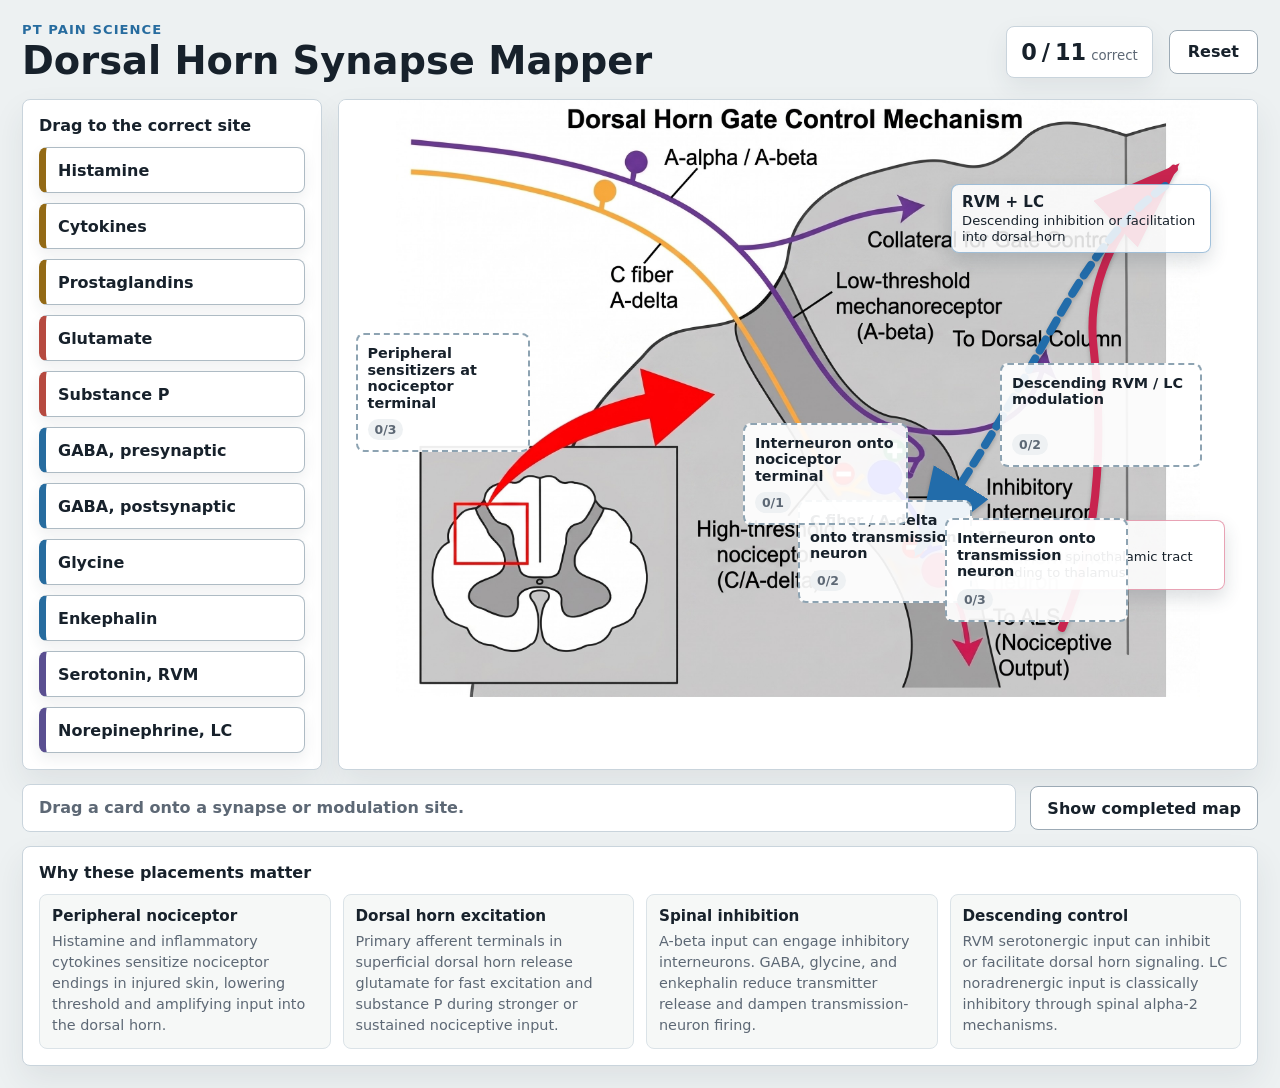
==== dorsal-horn-gate-control-game.html @ c1b63301 "Add files via upload" ====
<!doctype html>
<html lang="en">
  <head>
    <meta charset="UTF-8" />
    <meta name="viewport" content="width=device-width, initial-scale=1.0" />
    <title>Dorsal Horn Pain Modulation Drag Game</title>
    <style>
:root {
  color-scheme: light;
  --ink: #17212b;
  --muted: #5d6875;
  --surface: #f6f8f7;
  --panel: #ffffff;
  --line: #c9d4dc;
  --blue: #276c9f;
  --blue-soft: #d9edf8;
  --red: #b64a40;
  --red-soft: #f7d9d4;
  --green: #2f7752;
  --green-soft: #dff0e8;
  --gold: #936a16;
  --gold-soft: #f5e8c6;
  --violet: #5a4f91;
  --violet-soft: #e5e1f4;
  font-family: Inter, ui-sans-serif, system-ui, -apple-system, BlinkMacSystemFont, "Segoe UI", sans-serif;
}

* {
  box-sizing: border-box;
}

body {
  margin: 0;
  background: #edf1f2;
  color: var(--ink);
}

button {
  font: inherit;
}

.app-shell {
  min-height: 100vh;
  padding: 22px;
}

.topbar,
.feedback-row,
.workspace,
.explain-panel {
  max-width: 1420px;
  margin: 0 auto;
}

.topbar {
  display: grid;
  grid-template-columns: 1fr auto auto;
  align-items: center;
  gap: 16px;
  padding-bottom: 18px;
}

.kicker {
  margin: 0 0 4px;
  color: var(--blue);
  font-size: 0.82rem;
  font-weight: 750;
  letter-spacing: 0.08em;
  text-transform: uppercase;
}

h1,
h2,
h3,
p {
  margin-top: 0;
}

h1 {
  margin-bottom: 0;
  font-size: clamp(1.7rem, 3vw, 2.7rem);
  line-height: 1.05;
}

.score-card {
  display: grid;
  grid-auto-flow: column;
  align-items: baseline;
  gap: 5px;
  min-width: 138px;
  padding: 12px 14px;
  border: 1px solid var(--line);
  border-radius: 8px;
  background: var(--panel);
  box-shadow: 0 10px 24px rgba(40, 55, 70, 0.08);
}

.score-card span {
  font-size: 1.4rem;
  font-weight: 800;
}

.score-card small {
  color: var(--muted);
}

.reset-btn,
.review-btn {
  min-height: 44px;
  border: 1px solid #9caab5;
  border-radius: 8px;
  background: #fff;
  color: var(--ink);
  font-weight: 750;
  cursor: pointer;
}

.reset-btn {
  padding: 0 18px;
}

.review-btn {
  padding: 0 16px;
}

.reset-btn:hover,
.review-btn:hover {
  background: #eef5f8;
}

.workspace {
  display: grid;
  grid-template-columns: minmax(240px, 300px) 1fr;
  gap: 16px;
  align-items: stretch;
}

.tray,
.diagram-panel,
.explain-panel {
  border: 1px solid var(--line);
  border-radius: 8px;
  background: var(--panel);
  box-shadow: 0 14px 32px rgba(40, 55, 70, 0.08);
}

.tray {
  padding: 16px;
}

.tray h2,
.explain-panel h2 {
  margin-bottom: 12px;
  font-size: 1rem;
}

.token-tray {
  display: grid;
  gap: 10px;
}

.token {
  min-height: 46px;
  padding: 10px 12px;
  border: 1px solid #aebbc4;
  border-left: 7px solid var(--blue);
  border-radius: 8px;
  background: #fff;
  color: var(--ink);
  cursor: grab;
  font-weight: 750;
  text-align: left;
  box-shadow: 0 6px 14px rgba(40, 55, 70, 0.08);
  transition: transform 0.16s ease, box-shadow 0.16s ease, opacity 0.16s ease;
}

.token:active {
  cursor: grabbing;
}

.token:hover,
.token:focus-visible {
  transform: translateY(-1px);
  box-shadow: 0 10px 20px rgba(40, 55, 70, 0.12);
  outline: 3px solid rgba(39, 108, 159, 0.18);
}

.token[data-kind="peripheral"] {
  border-left-color: var(--gold);
}

.token[data-kind="excitatory"] {
  border-left-color: var(--red);
}

.token[data-kind="inhibitory"] {
  border-left-color: var(--blue);
}

.token[data-kind="descending"] {
  border-left-color: var(--violet);
}

.token.placed {
  opacity: 0.45;
  cursor: default;
}

.diagram-panel {
  min-width: 0;
  overflow: auto;
}

.diagram-map {
  position: relative;
  width: min(100%, 1260px);
  min-width: 880px;
  margin: 0 auto;
  aspect-ratio: 1600 / 1040;
  background: #fff;
}

.gate-image,
.path-overlay {
  position: absolute;
  inset: 0;
  width: 100%;
  height: 100%;
}

.gate-image {
  object-fit: contain;
}

.path-overlay {
  pointer-events: none;
}

.overlay-arrow {
  fill: none;
  stroke-linecap: round;
  stroke-linejoin: round;
  stroke-width: 14;
  filter: drop-shadow(0 4px 4px rgba(0, 0, 0, 0.22));
}

.als-arrow {
  stroke: #c8244f;
}

#alsArrow path {
  fill: #c8244f;
}

.desc-arrow {
  stroke: #226caa;
  stroke-dasharray: 22 16;
}

#descArrow path {
  fill: #226caa;
}

.overlay-label {
  position: absolute;
  z-index: 2;
  display: grid;
  gap: 2px;
  max-width: 260px;
  padding: 8px 10px;
  border: 1px solid rgba(23, 33, 43, 0.22);
  border-radius: 8px;
  background: rgba(255, 255, 255, 0.86);
  box-shadow: 0 8px 18px rgba(40, 55, 70, 0.16);
  font-size: 0.82rem;
  line-height: 1.2;
}

.overlay-label strong {
  font-size: 0.94rem;
}

.als-label {
  right: 3.5%;
  bottom: 18%;
  border-color: rgba(200, 36, 79, 0.42);
}

.descending-label {
  right: 5%;
  top: 14%;
  border-color: rgba(34, 108, 170, 0.42);
}

.drop-zone {
  position: absolute;
  z-index: 3;
  width: 100%;
  display: grid;
  grid-template-rows: auto 1fr;
  align-content: start;
  gap: 8px;
  padding: 10px;
  border: 2px dashed #8da3b2;
  border-radius: 8px;
  background: rgba(255, 255, 255, 0.92);
  color: var(--ink);
  font-size: 0.9rem;
}

.skin-zone {
  left: 1.8%;
  top: 39%;
  width: 19%;
  min-height: 92px;
}

.primary-zone {
  left: 50%;
  top: 67%;
  width: 19%;
  min-height: 96px;
}

.presynaptic-zone {
  left: 44%;
  top: 54%;
  width: 18%;
  min-height: 92px;
}

.postsynaptic-zone {
  left: 66%;
  top: 70%;
  width: 20%;
  min-height: 104px;
}

.descending-zone {
  left: 72%;
  top: 44%;
  width: 22%;
  min-height: 104px;
}

.drop-zone strong {
  line-height: 1.15;
}

.drop-zone.over {
  border-color: var(--green);
  background: var(--green-soft);
}

.drop-zone.correct {
  border-style: solid;
  border-color: var(--green);
}

.drop-zone.incorrect {
  border-color: var(--red);
  background: var(--red-soft);
}

.slot-count {
  align-self: end;
  justify-self: start;
  padding: 3px 7px;
  border-radius: 999px;
  background: #eef1f3;
  color: var(--muted);
  font-size: 0.78rem;
  font-weight: 800;
}

.placed-chip {
  display: inline-flex;
  align-items: center;
  width: fit-content;
  max-width: 100%;
  margin: 2px 4px 0 0;
  padding: 5px 8px;
  border-radius: 999px;
  background: var(--green-soft);
  color: #1f5f43;
  font-size: 0.78rem;
  font-weight: 800;
}

.feedback-row {
  display: grid;
  grid-template-columns: 1fr auto;
  gap: 14px;
  align-items: center;
  margin-top: 14px;
}

.feedback {
  min-height: 48px;
  padding: 13px 16px;
  border: 1px solid var(--line);
  border-radius: 8px;
  background: #fff;
  color: var(--muted);
  font-weight: 650;
}

.feedback.good {
  border-color: #8cc3a6;
  background: var(--green-soft);
  color: #205d40;
}

.feedback.bad {
  border-color: #d5968d;
  background: var(--red-soft);
  color: #8d382f;
}

.explain-panel {
  margin-top: 14px;
  padding: 16px;
}

.note-grid {
  display: grid;
  grid-template-columns: repeat(4, 1fr);
  gap: 12px;
}

.note-grid article {
  padding: 12px;
  border: 1px solid #dbe3e8;
  border-radius: 8px;
  background: var(--surface);
}

.note-grid h3 {
  margin-bottom: 6px;
  font-size: 0.95rem;
}

.note-grid p {
  margin-bottom: 0;
  color: var(--muted);
  font-size: 0.9rem;
  line-height: 1.45;
}

@media (max-width: 940px) {
  .app-shell {
    padding: 14px;
  }

  .topbar,
  .workspace,
  .feedback-row,
  .note-grid {
    grid-template-columns: 1fr;
  }

  .score-card {
    width: fit-content;
  }

  .tray {
    order: 2;
  }
}

    </style>
  </head>
  <body>
    <main class="app-shell">
      <section class="topbar" aria-label="Game controls">
        <div>
          <p class="kicker">PT pain science</p>
          <h1>Dorsal Horn Synapse Mapper</h1>
        </div>
        <div class="score-card" aria-live="polite">
          <span id="score">0</span>
          <span>/</span>
          <span id="total">0</span>
          <small>correct</small>
        </div>
        <button id="resetBtn" class="reset-btn" type="button">Reset</button>
      </section>

      <section class="workspace" aria-label="Drag neurotransmitters into spinal pain pathway targets">
        <aside class="tray" aria-label="Draggable neurotransmitters and mediators">
          <h2>Drag to the correct site</h2>
          <div id="tokenTray" class="token-tray"></div>
        </aside>

        <section class="diagram-panel" aria-label="Dorsal horn gate control diagram with added ALS and descending modulation arrows">
          <div class="diagram-map">
            <img
              class="gate-image"
              src="[data-uri]"
              alt="Dorsal horn gate control mechanism showing C fiber and A-delta nociceptor input, A-beta input, inhibitory interneuron, transmission neuron, and output to ALS"
            />

            <svg class="path-overlay" viewBox="0 0 1600 1040" aria-hidden="true">
              <defs>
                <marker id="alsArrow" markerWidth="12" markerHeight="12" refX="10" refY="4" orient="auto">
                  <path d="M0,0 L0,8 L11,4 z"></path>
                </marker>
                <marker id="descArrow" markerWidth="12" markerHeight="12" refX="10" refY="4" orient="auto">
                  <path d="M0,0 L0,8 L11,4 z"></path>
                </marker>
              </defs>
              <path class="overlay-arrow als-arrow" d="M1260 920 C1320 780, 1335 610, 1315 430 C1302 310, 1360 210, 1455 120" marker-end="url(#alsArrow)"></path>
              <path class="overlay-arrow desc-arrow" d="M1440 150 C1340 220, 1280 330, 1200 475 C1132 598, 1060 705, 1010 785" marker-end="url(#descArrow)"></path>
            </svg>

            <div class="overlay-label als-label">
              <strong>ALS</strong>
              <span>Anterolateral spinothalamic tract ascending to thalamus</span>
            </div>
            <div class="overlay-label descending-label">
              <strong>RVM + LC</strong>
              <span>Descending inhibition or facilitation into dorsal horn</span>
            </div>

            <div class="drop-zone skin-zone" data-zone="skin">
              <strong>Peripheral sensitizers at nociceptor terminal</strong>
              <span class="slot-count">0/3</span>
            </div>
            <div class="drop-zone primary-zone" data-zone="primarySynapse">
              <strong>C fiber / A-delta onto transmission neuron</strong>
              <span class="slot-count">0/2</span>
            </div>
            <div class="drop-zone presynaptic-zone" data-zone="presynapticInhibition">
              <strong>Interneuron onto nociceptor terminal</strong>
              <span class="slot-count">0/1</span>
            </div>
            <div class="drop-zone postsynaptic-zone" data-zone="postsynapticInhibition">
              <strong>Interneuron onto transmission neuron</strong>
              <span class="slot-count">0/3</span>
            </div>
            <div class="drop-zone descending-zone" data-zone="descending">
              <strong>Descending RVM / LC modulation</strong>
              <span class="slot-count">0/2</span>
            </div>
          </div>
        </section>
      </section>

      <section class="feedback-row" aria-live="polite">
        <div id="feedback" class="feedback">Drag a card onto a synapse or modulation site.</div>
        <button id="reviewBtn" class="review-btn" type="button">Show completed map</button>
      </section>

      <section id="explainPanel" class="explain-panel" aria-label="Learning notes">
        <h2>Why these placements matter</h2>
        <div class="note-grid">
          <article>
            <h3>Peripheral nociceptor</h3>
            <p>Histamine and inflammatory cytokines sensitize nociceptor endings in injured skin, lowering threshold and amplifying input into the dorsal horn.</p>
          </article>
          <article>
            <h3>Dorsal horn excitation</h3>
            <p>Primary afferent terminals in superficial dorsal horn release glutamate for fast excitation and substance P during stronger or sustained nociceptive input.</p>
          </article>
          <article>
            <h3>Spinal inhibition</h3>
            <p>A-beta input can engage inhibitory interneurons. GABA, glycine, and enkephalin reduce transmitter release and dampen transmission-neuron firing.</p>
          </article>
          <article>
            <h3>Descending control</h3>
            <p>RVM serotonergic input can inhibit or facilitate dorsal horn signaling. LC noradrenergic input is classically inhibitory through spinal alpha-2 mechanisms.</p>
          </article>
        </div>
      </section>
    </main>
    <script>
const zones = {
  skin: {
    label: "Inflammatory sensitizers at the skin nociceptor terminal",
    accepts: ["histamine", "cytokines", "prostaglandins"],
    completeText: "Peripheral inflammatory mediators sensitize nociceptor endings before the signal reaches the cord.",
  },
  primarySynapse: {
    label: "Primary afferent to second-order projection neuron",
    accepts: ["glutamate", "substance-p"],
    completeText: "Primary afferents release glutamate for fast excitation and substance P with stronger or sustained input.",
  },
  presynapticInhibition: {
    label: "Interneuron onto first-order afferent terminal",
    accepts: ["gaba"],
    completeText: "GABAergic axo-axonic inhibition reduces transmitter release from the nociceptor central terminal.",
  },
  postsynapticInhibition: {
    label: "Interneuron onto projection neuron",
    accepts: ["glycine", "enkephalin", "gaba-post"],
    completeText: "Spinal inhibitory interneurons reduce projection neuron excitability through fast inhibition and opioid modulation.",
  },
  descending: {
    label: "Descending RVM and LC modulation",
    accepts: ["serotonin", "norepinephrine"],
    completeText: "RVM 5-HT pathways can inhibit or facilitate; LC norepinephrine is classically inhibitory in the dorsal horn.",
  },
};

const tokens = [
  {
    id: "histamine",
    text: "Histamine",
    kind: "peripheral",
    feedback: "Correct: histamine from peripheral inflammatory cells can sensitize nociceptor endings in skin.",
  },
  {
    id: "cytokines",
    text: "Cytokines",
    kind: "peripheral",
    feedback: "Correct: inflammatory cytokines act around injured tissue and can amplify nociceptor responsiveness.",
  },
  {
    id: "prostaglandins",
    text: "Prostaglandins",
    kind: "peripheral",
    feedback: "Correct: prostaglandins are classic peripheral sensitizers at nociceptor terminals.",
  },
  {
    id: "glutamate",
    text: "Glutamate",
    kind: "excitatory",
    feedback: "Correct: glutamate is the main fast excitatory transmitter released by primary nociceptive afferents.",
  },
  {
    id: "substance-p",
    text: "Substance P",
    kind: "excitatory",
    feedback: "Correct: substance P is released by nociceptive afferents, especially with intense or sustained input.",
  },
  {
    id: "gaba",
    text: "GABA, presynaptic",
    kind: "inhibitory",
    feedback: "Correct: GABA can inhibit transmitter release from the primary afferent terminal.",
  },
  {
    id: "gaba-post",
    text: "GABA, postsynaptic",
    kind: "inhibitory",
    feedback: "Correct: GABA also inhibits dorsal horn neurons postsynaptically.",
  },
  {
    id: "glycine",
    text: "Glycine",
    kind: "inhibitory",
    feedback: "Correct: glycine is a fast inhibitory transmitter in spinal cord circuits.",
  },
  {
    id: "enkephalin",
    text: "Enkephalin",
    kind: "inhibitory",
    feedback: "Correct: enkephalin is an endogenous opioid that dampens nociceptive transmission in dorsal horn circuits.",
  },
  {
    id: "serotonin",
    text: "Serotonin, RVM",
    kind: "descending",
    feedback: "Correct: RVM serotonergic descending input can inhibit or facilitate spinal nociceptive processing.",
  },
  {
    id: "norepinephrine",
    text: "Norepinephrine, LC",
    kind: "descending",
    feedback: "Correct: LC noradrenergic input commonly inhibits dorsal horn pain transmission through alpha-2 effects.",
  },
];

const tokenTray = document.querySelector("#tokenTray");
const feedback = document.querySelector("#feedback");
const scoreEl = document.querySelector("#score");
const totalEl = document.querySelector("#total");
const resetBtn = document.querySelector("#resetBtn");
const reviewBtn = document.querySelector("#reviewBtn");
const dropZones = [...document.querySelectorAll(".drop-zone")];

const placed = new Set();
const zonePlacements = Object.fromEntries(Object.keys(zones).map((zone) => [zone, []]));

function buildTokens() {
  tokenTray.innerHTML = "";
  tokens.forEach((token) => {
    const button = document.createElement("button");
    button.className = "token";
    button.type = "button";
    button.draggable = true;
    button.dataset.id = token.id;
    button.dataset.kind = token.kind;
    button.textContent = token.text;
    button.addEventListener("dragstart", handleDragStart);
    button.addEventListener("click", () => {
      feedback.className = "feedback";
      feedback.textContent = `Selected ${token.text}. Drag it onto the matching anatomical site.`;
    });
    tokenTray.appendChild(button);
  });
}

function handleDragStart(event) {
  const id = event.currentTarget.dataset.id;
  if (placed.has(id)) {
    event.preventDefault();
    return;
  }
  event.dataTransfer.setData("text/plain", id);
  event.dataTransfer.effectAllowed = "move";
}

function setFeedback(message, isCorrect) {
  feedback.className = `feedback ${isCorrect ? "good" : "bad"}`;
  feedback.textContent = message;
}

function updateScore() {
  const total = tokens.length;
  scoreEl.textContent = placed.size;
  totalEl.textContent = total;
}

function updateZoneCount(zoneElement) {
  const zoneName = zoneElement.dataset.zone;
  const count = zonePlacements[zoneName].length;
  const max = zones[zoneName].accepts.length;
  zoneElement.querySelector(".slot-count").textContent = `${count}/${max}`;
  zoneElement.classList.toggle("correct", count === max);
}

function addChip(zoneElement, token) {
  const chip = document.createElement("span");
  chip.className = "placed-chip";
  chip.textContent = token.text;
  zoneElement.appendChild(chip);
}

function placeToken(tokenId, zoneElement) {
  const zoneName = zoneElement.dataset.zone;
  const zone = zones[zoneName];
  const token = tokens.find((item) => item.id === tokenId);

  if (!token || placed.has(tokenId)) {
    return;
  }

  if (!zone.accepts.includes(tokenId)) {
    zoneElement.classList.add("incorrect");
    setFeedback(`${token.text} does not belong at "${zone.label}." Try another site.`, false);
    window.setTimeout(() => zoneElement.classList.remove("incorrect"), 650);
    return;
  }

  placed.add(tokenId);
  zonePlacements[zoneName].push(tokenId);
  document.querySelector(`.token[data-id="${tokenId}"]`).classList.add("placed");
  document.querySelector(`.token[data-id="${tokenId}"]`).draggable = false;
  addChip(zoneElement, token);
  updateZoneCount(zoneElement);
  updateScore();

  const done = zonePlacements[zoneName].length === zone.accepts.length;
  setFeedback(done ? `${token.feedback} ${zone.completeText}` : token.feedback, true);

  if (placed.size === tokens.length) {
    feedback.textContent = "Map complete. Nice work: you placed every mediator at the correct spinal or peripheral site.";
  }
}

dropZones.forEach((zoneElement) => {
  zoneElement.addEventListener("dragover", (event) => {
    event.preventDefault();
    zoneElement.classList.add("over");
  });

  zoneElement.addEventListener("dragleave", () => {
    zoneElement.classList.remove("over");
  });

  zoneElement.addEventListener("drop", (event) => {
    event.preventDefault();
    zoneElement.classList.remove("over");
    placeToken(event.dataTransfer.getData("text/plain"), zoneElement);
  });
});

resetBtn.addEventListener("click", () => {
  placed.clear();
  Object.keys(zonePlacements).forEach((zone) => {
    zonePlacements[zone] = [];
  });
  dropZones.forEach((zoneElement) => {
    [...zoneElement.querySelectorAll(".placed-chip")].forEach((chip) => chip.remove());
    zoneElement.classList.remove("correct", "incorrect", "over");
    updateZoneCount(zoneElement);
  });
  buildTokens();
  updateScore();
  feedback.className = "feedback";
  feedback.textContent = "Drag a card onto a synapse or modulation site.";
});

reviewBtn.addEventListener("click", () => {
  tokens.forEach((token) => {
    const targetZone = dropZones.find((zoneElement) => zones[zoneElement.dataset.zone].accepts.includes(token.id));
    if (targetZone && !placed.has(token.id)) {
      placeToken(token.id, targetZone);
    }
  });
  feedback.className = "feedback good";
  feedback.textContent = "Completed map shown. Use Reset to play again from memory.";
});

buildTokens();
dropZones.forEach(updateZoneCount);
updateScore();

    </script>
  </body>
</html>
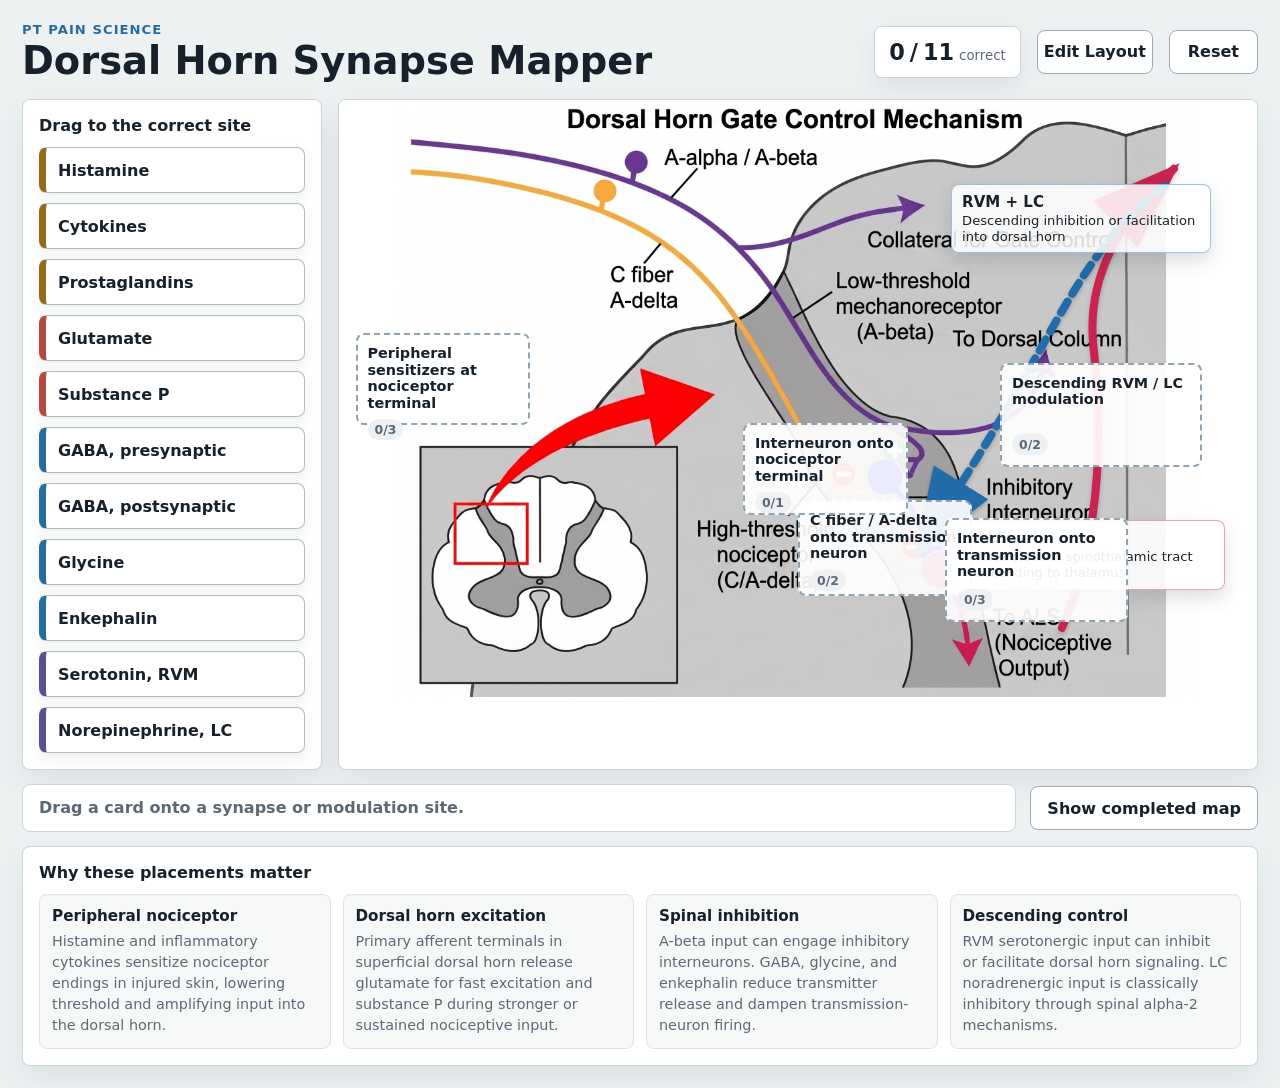
==== commit fc7a0d65: "Add files via upload" ====
--- a/dorsal-horn-gate-control-game.html
+++ b/dorsal-horn-gate-control-game.html
@@ -54,7 +54,7 @@
 
 .topbar {
   display: grid;
-  grid-template-columns: 1fr auto auto;
+  grid-template-columns: 1fr auto auto auto;
   align-items: center;
   gap: 16px;
   padding-bottom: 18px;
@@ -105,7 +105,9 @@
 }
 
 .reset-btn,
-.review-btn {
+.review-btn,
+.edit-btn,
+.editor-actions button {
   min-height: 44px;
   border: 1px solid #9caab5;
   border-radius: 8px;
@@ -124,8 +126,16 @@
 }
 
 .reset-btn:hover,
-.review-btn:hover {
+.review-btn:hover,
+.edit-btn:hover,
+.editor-actions button:hover {
   background: #eef5f8;
+}
+
+.edit-btn[aria-pressed="true"] {
+  border-color: var(--blue);
+  background: var(--blue-soft);
+  color: #164b72;
 }
 
 .workspace {
@@ -306,6 +316,45 @@
   background: rgba(255, 255, 255, 0.92);
   color: var(--ink);
   font-size: 0.9rem;
+  touch-action: none;
+}
+
+.diagram-map.editing .drop-zone {
+  border-color: var(--blue);
+  border-style: solid;
+  box-shadow: 0 0 0 3px rgba(39, 108, 159, 0.16), 0 10px 24px rgba(40, 55, 70, 0.18);
+  cursor: move;
+}
+
+.diagram-map.editing .drop-zone::before {
+  content: attr(data-zone);
+  position: absolute;
+  left: 8px;
+  top: -24px;
+  padding: 3px 7px;
+  border-radius: 999px;
+  background: #17212b;
+  color: #fff;
+  font-size: 0.72rem;
+  font-weight: 800;
+}
+
+.resize-handle {
+  position: absolute;
+  right: -7px;
+  bottom: -7px;
+  display: none;
+  width: 18px;
+  height: 18px;
+  border: 2px solid #fff;
+  border-radius: 6px;
+  background: var(--blue);
+  box-shadow: 0 3px 8px rgba(23, 33, 43, 0.25);
+  cursor: nwse-resize;
+}
+
+.diagram-map.editing .resize-handle {
+  display: block;
 }
 
 .skin-zone {
@@ -395,6 +444,115 @@
   margin-top: 14px;
 }
 
+.layout-editor {
+  max-width: 1420px;
+  margin: 14px auto 0;
+  padding: 16px;
+  border: 1px solid var(--line);
+  border-radius: 8px;
+  background: #fff;
+  box-shadow: 0 14px 32px rgba(40, 55, 70, 0.08);
+}
+
+.layout-editor h2 {
+  margin-bottom: 6px;
+  font-size: 1rem;
+}
+
+.layout-editor p {
+  margin-bottom: 12px;
+  color: var(--muted);
+  line-height: 1.45;
+}
+
+.editor-actions {
+  display: flex;
+  flex-wrap: wrap;
+  gap: 10px;
+  margin-bottom: 12px;
+}
+
+.editor-actions button {
+  padding: 0 14px;
+}
+
+.layout-json-label {
+  display: block;
+  margin-bottom: 6px;
+  color: var(--muted);
+  font-size: 0.86rem;
+  font-weight: 800;
+}
+
+.layout-json {
+  width: 100%;
+  min-height: 92px;
+  padding: 10px;
+  border: 1px solid #aebbc4;
+  border-radius: 8px;
+  color: var(--ink);
+  font: 0.86rem/1.4 ui-monospace, "Cascadia Mono", Consolas, monospace;
+  resize: vertical;
+}
+
+.answer-editor {
+  margin-top: 18px;
+  padding-top: 16px;
+  border-top: 1px solid #dbe3e8;
+}
+
+.answer-key-editor {
+  display: grid;
+  gap: 10px;
+}
+
+.answer-row {
+  display: grid;
+  grid-template-columns: minmax(140px, 1.1fr) minmax(130px, 0.85fr) minmax(190px, 1.1fr) minmax(220px, 1.6fr) auto;
+  gap: 8px;
+  align-items: end;
+  padding: 10px;
+  border: 1px solid #dbe3e8;
+  border-radius: 8px;
+  background: var(--surface);
+}
+
+.answer-row label {
+  display: grid;
+  gap: 5px;
+  color: var(--muted);
+  font-size: 0.76rem;
+  font-weight: 800;
+}
+
+.answer-row input,
+.answer-row select {
+  min-height: 38px;
+  width: 100%;
+  padding: 7px 9px;
+  border: 1px solid #aebbc4;
+  border-radius: 8px;
+  background: #fff;
+  color: var(--ink);
+  font: inherit;
+  font-size: 0.9rem;
+}
+
+.delete-item-btn {
+  min-height: 38px;
+  padding: 0 12px;
+  border: 1px solid #d5968d;
+  border-radius: 8px;
+  background: #fff;
+  color: #8d382f;
+  font-weight: 800;
+  cursor: pointer;
+}
+
+.delete-item-btn:hover {
+  background: var(--red-soft);
+}
+
 .feedback {
   min-height: 48px;
   padding: 13px 16px;
@@ -455,7 +613,8 @@
   .topbar,
   .workspace,
   .feedback-row,
-  .note-grid {
+  .note-grid,
+  .answer-row {
     grid-template-columns: 1fr;
   }
 
@@ -483,6 +642,7 @@
           <span id="total">0</span>
           <small>correct</small>
         </div>
+        <button id="editModeBtn" class="edit-btn" type="button" aria-pressed="false">Edit Layout</button>
         <button id="resetBtn" class="reset-btn" type="button">Reset</button>
       </section>
 
@@ -551,6 +711,34 @@
         <button id="reviewBtn" class="review-btn" type="button">Show completed map</button>
       </section>
 
+      <section id="layoutEditor" class="layout-editor" aria-label="Layout editor" hidden>
+        <div>
+          <h2>Layout editor</h2>
+          <p>Drag a drop box to move it. Pull its lower-right handle to resize it. Save stores the layout in this browser.</p>
+        </div>
+        <div class="editor-actions">
+          <button id="saveLayoutBtn" type="button">Save Layout</button>
+          <button id="resetLayoutBtn" type="button">Reset Boxes</button>
+          <button id="exportLayoutBtn" type="button">Export JSON</button>
+          <button id="importLayoutBtn" type="button">Import JSON</button>
+        </div>
+        <label class="layout-json-label" for="layoutJson">Layout JSON</label>
+        <textarea id="layoutJson" class="layout-json" rows="4" spellcheck="false"></textarea>
+
+        <div class="answer-editor">
+          <div>
+            <h2>Answer key and drag items</h2>
+            <p>Change each card's correct drop box, edit the card text, or add new drag cards.</p>
+          </div>
+          <div class="editor-actions">
+            <button id="addItemBtn" type="button">Add Drag Item</button>
+            <button id="saveItemsBtn" type="button">Save Items</button>
+            <button id="resetItemsBtn" type="button">Reset Items</button>
+          </div>
+          <div id="answerKeyEditor" class="answer-key-editor"></div>
+        </div>
+      </section>
+
       <section id="explainPanel" class="explain-panel" aria-label="Learning notes">
         <h2>Why these placements matter</h2>
         <div class="note-grid">
@@ -574,99 +762,105 @@
       </section>
     </main>
     <script>
-const zones = {
+const baseZones = {
   skin: {
     label: "Inflammatory sensitizers at the skin nociceptor terminal",
-    accepts: ["histamine", "cytokines", "prostaglandins"],
     completeText: "Peripheral inflammatory mediators sensitize nociceptor endings before the signal reaches the cord.",
   },
   primarySynapse: {
     label: "Primary afferent to second-order projection neuron",
-    accepts: ["glutamate", "substance-p"],
     completeText: "Primary afferents release glutamate for fast excitation and substance P with stronger or sustained input.",
   },
   presynapticInhibition: {
     label: "Interneuron onto first-order afferent terminal",
-    accepts: ["gaba"],
     completeText: "GABAergic axo-axonic inhibition reduces transmitter release from the nociceptor central terminal.",
   },
   postsynapticInhibition: {
     label: "Interneuron onto projection neuron",
-    accepts: ["glycine", "enkephalin", "gaba-post"],
     completeText: "Spinal inhibitory interneurons reduce projection neuron excitability through fast inhibition and opioid modulation.",
   },
   descending: {
     label: "Descending RVM and LC modulation",
-    accepts: ["serotonin", "norepinephrine"],
     completeText: "RVM 5-HT pathways can inhibit or facilitate; LC norepinephrine is classically inhibitory in the dorsal horn.",
   },
 };
 
-const tokens = [
+const defaultTokens = [
   {
     id: "histamine",
     text: "Histamine",
     kind: "peripheral",
+    targetZone: "skin",
     feedback: "Correct: histamine from peripheral inflammatory cells can sensitize nociceptor endings in skin.",
   },
   {
     id: "cytokines",
     text: "Cytokines",
     kind: "peripheral",
+    targetZone: "skin",
     feedback: "Correct: inflammatory cytokines act around injured tissue and can amplify nociceptor responsiveness.",
   },
   {
     id: "prostaglandins",
     text: "Prostaglandins",
     kind: "peripheral",
+    targetZone: "skin",
     feedback: "Correct: prostaglandins are classic peripheral sensitizers at nociceptor terminals.",
   },
   {
     id: "glutamate",
     text: "Glutamate",
     kind: "excitatory",
+    targetZone: "primarySynapse",
     feedback: "Correct: glutamate is the main fast excitatory transmitter released by primary nociceptive afferents.",
   },
   {
     id: "substance-p",
     text: "Substance P",
     kind: "excitatory",
+    targetZone: "primarySynapse",
     feedback: "Correct: substance P is released by nociceptive afferents, especially with intense or sustained input.",
   },
   {
     id: "gaba",
     text: "GABA, presynaptic",
     kind: "inhibitory",
+    targetZone: "presynapticInhibition",
     feedback: "Correct: GABA can inhibit transmitter release from the primary afferent terminal.",
   },
   {
     id: "gaba-post",
     text: "GABA, postsynaptic",
     kind: "inhibitory",
+    targetZone: "postsynapticInhibition",
     feedback: "Correct: GABA also inhibits dorsal horn neurons postsynaptically.",
   },
   {
     id: "glycine",
     text: "Glycine",
     kind: "inhibitory",
+    targetZone: "postsynapticInhibition",
     feedback: "Correct: glycine is a fast inhibitory transmitter in spinal cord circuits.",
   },
   {
     id: "enkephalin",
     text: "Enkephalin",
     kind: "inhibitory",
+    targetZone: "postsynapticInhibition",
     feedback: "Correct: enkephalin is an endogenous opioid that dampens nociceptive transmission in dorsal horn circuits.",
   },
   {
     id: "serotonin",
     text: "Serotonin, RVM",
     kind: "descending",
+    targetZone: "descending",
     feedback: "Correct: RVM serotonergic descending input can inhibit or facilitate spinal nociceptive processing.",
   },
   {
     id: "norepinephrine",
     text: "Norepinephrine, LC",
     kind: "descending",
+    targetZone: "descending",
     feedback: "Correct: LC noradrenergic input commonly inhibits dorsal horn pain transmission through alpha-2 effects.",
   },
 ];
@@ -677,10 +871,103 @@
 const totalEl = document.querySelector("#total");
 const resetBtn = document.querySelector("#resetBtn");
 const reviewBtn = document.querySelector("#reviewBtn");
+const editModeBtn = document.querySelector("#editModeBtn");
+const layoutEditor = document.querySelector("#layoutEditor");
+const saveLayoutBtn = document.querySelector("#saveLayoutBtn");
+const resetLayoutBtn = document.querySelector("#resetLayoutBtn");
+const exportLayoutBtn = document.querySelector("#exportLayoutBtn");
+const importLayoutBtn = document.querySelector("#importLayoutBtn");
+const layoutJson = document.querySelector("#layoutJson");
+const addItemBtn = document.querySelector("#addItemBtn");
+const saveItemsBtn = document.querySelector("#saveItemsBtn");
+const resetItemsBtn = document.querySelector("#resetItemsBtn");
+const answerKeyEditor = document.querySelector("#answerKeyEditor");
+const diagramMap = document.querySelector(".diagram-map");
 const dropZones = [...document.querySelectorAll(".drop-zone")];
 
 const placed = new Set();
-const zonePlacements = Object.fromEntries(Object.keys(zones).map((zone) => [zone, []]));
+const layoutStorageKey = "dorsalHornSynapseMapper.layout.v1";
+const itemStorageKey = "dorsalHornSynapseMapper.items.v1";
+let tokens = loadStoredTokens();
+let zones = buildZones(tokens);
+let zonePlacements = createZonePlacements();
+const defaultLayout = {
+  skin: { left: 1.8, top: 39, width: 19, height: 92 },
+  primarySynapse: { left: 50, top: 67, width: 19, height: 96 },
+  presynapticInhibition: { left: 44, top: 54, width: 18, height: 92 },
+  postsynapticInhibition: { left: 66, top: 70, width: 20, height: 104 },
+  descending: { left: 72, top: 44, width: 22, height: 104 },
+};
+let currentLayout = loadStoredLayout();
+let editMode = false;
+
+function buildZones(tokenList) {
+  const rebuilt = {};
+  Object.entries(baseZones).forEach(([zoneName, zone]) => {
+    rebuilt[zoneName] = { ...zone, accepts: [] };
+  });
+  tokenList.forEach((token) => {
+    if (rebuilt[token.targetZone]) {
+      rebuilt[token.targetZone].accepts.push(token.id);
+    }
+  });
+  return rebuilt;
+}
+
+function createZonePlacements() {
+  return Object.fromEntries(Object.keys(baseZones).map((zone) => [zone, []]));
+}
+
+function loadStoredTokens() {
+  try {
+    const stored = window.localStorage.getItem(itemStorageKey);
+    if (!stored) {
+      return structuredClone(defaultTokens);
+    }
+    return normalizeTokens(JSON.parse(stored));
+  } catch {
+    return structuredClone(defaultTokens);
+  }
+}
+
+function normalizeTokens(tokenList) {
+  if (!Array.isArray(tokenList) || tokenList.length === 0) {
+    return structuredClone(defaultTokens);
+  }
+
+  const usedIds = new Set();
+  return tokenList.map((token, index) => {
+    const text = String(token.text || `Item ${index + 1}`).trim();
+    const baseId = makeTokenId(token.id || text);
+    let id = baseId;
+    let counter = 2;
+    while (usedIds.has(id)) {
+      id = `${baseId}-${counter}`;
+      counter += 1;
+    }
+    usedIds.add(id);
+
+    const targetZone = baseZones[token.targetZone] ? token.targetZone : "primarySynapse";
+    const kind = ["peripheral", "excitatory", "inhibitory", "descending"].includes(token.kind) ? token.kind : "excitatory";
+
+    return {
+      id,
+      text,
+      kind,
+      targetZone,
+      feedback: String(token.feedback || `Correct: ${text} belongs at this site.`).trim(),
+    };
+  });
+}
+
+function makeTokenId(value) {
+  const id = String(value)
+    .toLowerCase()
+    .trim()
+    .replace(/[^a-z0-9]+/g, "-")
+    .replace(/(^-|-$)/g, "");
+  return id || `item-${Date.now()}`;
+}
 
 function buildTokens() {
   tokenTray.innerHTML = "";
@@ -702,6 +989,10 @@
 }
 
 function handleDragStart(event) {
+  if (editMode) {
+    event.preventDefault();
+    return;
+  }
   const id = event.currentTarget.dataset.id;
   if (placed.has(id)) {
     event.preventDefault();
@@ -720,6 +1011,20 @@
   const total = tokens.length;
   scoreEl.textContent = placed.size;
   totalEl.textContent = total;
+}
+
+function resetGameState(message = "Drag a card onto a synapse or modulation site.") {
+  placed.clear();
+  zonePlacements = createZonePlacements();
+  dropZones.forEach((zoneElement) => {
+    [...zoneElement.querySelectorAll(".placed-chip")].forEach((chip) => chip.remove());
+    zoneElement.classList.remove("correct", "incorrect", "over");
+    updateZoneCount(zoneElement);
+  });
+  buildTokens();
+  updateScore();
+  feedback.className = "feedback";
+  feedback.textContent = message;
 }
 
 function updateZoneCount(zoneElement) {
@@ -728,6 +1033,257 @@
   const max = zones[zoneName].accepts.length;
   zoneElement.querySelector(".slot-count").textContent = `${count}/${max}`;
   zoneElement.classList.toggle("correct", count === max);
+}
+
+function loadStoredLayout() {
+  try {
+    const stored = window.localStorage.getItem(layoutStorageKey);
+    if (!stored) {
+      return structuredClone(defaultLayout);
+    }
+    const parsed = JSON.parse(stored);
+    return normalizeLayout(parsed.layout || parsed);
+  } catch {
+    return structuredClone(defaultLayout);
+  }
+}
+
+function normalizeLayout(layout) {
+  const normalized = structuredClone(defaultLayout);
+  Object.keys(defaultLayout).forEach((zone) => {
+    if (!layout || typeof layout[zone] !== "object") {
+      return;
+    }
+    ["left", "top", "width", "height"].forEach((key) => {
+      const value = Number(layout[zone][key]);
+      if (Number.isFinite(value)) {
+        normalized[zone][key] = value;
+      }
+    });
+  });
+  return normalized;
+}
+
+function applyLayout(layout) {
+  dropZones.forEach((zoneElement) => {
+    const zoneName = zoneElement.dataset.zone;
+    const box = layout[zoneName];
+    if (!box) {
+      return;
+    }
+    zoneElement.style.left = `${box.left}%`;
+    zoneElement.style.top = `${box.top}%`;
+    zoneElement.style.width = `${box.width}%`;
+    zoneElement.style.height = `${box.height}px`;
+    zoneElement.style.minHeight = "0";
+  });
+  layoutJson.value = JSON.stringify({ layout, tokens }, null, 2);
+}
+
+function saveLayout() {
+  window.localStorage.setItem(layoutStorageKey, JSON.stringify({ layout: currentLayout, tokens }));
+  layoutJson.value = JSON.stringify({ layout: currentLayout, tokens }, null, 2);
+  setFeedback("Layout saved in this browser. Export JSON if you want to reuse it elsewhere.", true);
+}
+
+function setEditMode(enabled) {
+  editMode = enabled;
+  diagramMap.classList.toggle("editing", enabled);
+  layoutEditor.hidden = !enabled;
+  editModeBtn.setAttribute("aria-pressed", String(enabled));
+  editModeBtn.textContent = enabled ? "Done Editing" : "Edit Layout";
+  setFeedback(
+    enabled
+      ? "Edit mode is on. Move boxes by dragging them; resize with the lower-right handle."
+      : "Edit mode is off. Drag cards onto the synapse or modulation sites.",
+    true,
+  );
+}
+
+function zoneLayoutFromElement(zoneElement) {
+  const mapRect = diagramMap.getBoundingClientRect();
+  const zoneRect = zoneElement.getBoundingClientRect();
+  return {
+    left: ((zoneRect.left - mapRect.left) / mapRect.width) * 100,
+    top: ((zoneRect.top - mapRect.top) / mapRect.height) * 100,
+    width: (zoneRect.width / mapRect.width) * 100,
+    height: zoneRect.height,
+  };
+}
+
+function constrainLayout(box) {
+  const minWidth = 10;
+  const minHeight = 54;
+  const maxWidth = 36;
+  const maxHeight = 220;
+  return {
+    left: Math.min(98 - minWidth, Math.max(0, box.left)),
+    top: Math.min(96, Math.max(0, box.top)),
+    width: Math.min(maxWidth, Math.max(minWidth, box.width)),
+    height: Math.min(maxHeight, Math.max(minHeight, box.height)),
+  };
+}
+
+function updateElementLayout(zoneElement, box) {
+  const zoneName = zoneElement.dataset.zone;
+  currentLayout[zoneName] = constrainLayout(box);
+  applyLayout(currentLayout);
+}
+
+function addResizeHandles() {
+  dropZones.forEach((zoneElement) => {
+    if (zoneElement.querySelector(".resize-handle")) {
+      return;
+    }
+    const handle = document.createElement("span");
+    handle.className = "resize-handle";
+    handle.setAttribute("aria-hidden", "true");
+    zoneElement.appendChild(handle);
+  });
+}
+
+function zoneOptions(selectedZone) {
+  return Object.entries(baseZones)
+    .map(([zoneName, zone]) => `<option value="${zoneName}" ${zoneName === selectedZone ? "selected" : ""}>${zone.label}</option>`)
+    .join("");
+}
+
+function kindOptions(selectedKind) {
+  return ["peripheral", "excitatory", "inhibitory", "descending"]
+    .map((kind) => `<option value="${kind}" ${kind === selectedKind ? "selected" : ""}>${kind}</option>`)
+    .join("");
+}
+
+function renderAnswerKeyEditor() {
+  answerKeyEditor.innerHTML = "";
+  tokens.forEach((token) => {
+    const row = document.createElement("div");
+    row.className = "answer-row";
+    row.dataset.id = token.id;
+    row.innerHTML = `
+      <label>
+        Card text
+        <input data-field="text" value="${escapeAttribute(token.text)}" />
+      </label>
+      <label>
+        Type
+        <select data-field="kind">${kindOptions(token.kind)}</select>
+      </label>
+      <label>
+        Correct drop box
+        <select data-field="targetZone">${zoneOptions(token.targetZone)}</select>
+      </label>
+      <label>
+        Correct feedback
+        <input data-field="feedback" value="${escapeAttribute(token.feedback)}" />
+      </label>
+      <button class="delete-item-btn" type="button">Delete</button>
+    `;
+    answerKeyEditor.appendChild(row);
+  });
+}
+
+function escapeAttribute(value) {
+  return String(value)
+    .replaceAll("&", "&amp;")
+    .replaceAll('"', "&quot;")
+    .replaceAll("<", "&lt;")
+    .replaceAll(">", "&gt;");
+}
+
+function readAnswerEditor() {
+  const nextTokens = [];
+  answerKeyEditor.querySelectorAll(".answer-row").forEach((row) => {
+    const id = row.dataset.id;
+    const text = row.querySelector('[data-field="text"]').value.trim();
+    if (!text) {
+      return;
+    }
+    nextTokens.push({
+      id,
+      text,
+      kind: row.querySelector('[data-field="kind"]').value,
+      targetZone: row.querySelector('[data-field="targetZone"]').value,
+      feedback: row.querySelector('[data-field="feedback"]').value.trim() || `Correct: ${text} belongs at this site.`,
+    });
+  });
+  tokens = normalizeTokens(nextTokens);
+  zones = buildZones(tokens);
+}
+
+function saveItems() {
+  readAnswerEditor();
+  window.localStorage.setItem(itemStorageKey, JSON.stringify(tokens));
+  renderAnswerKeyEditor();
+  resetGameState("Drag items and answer key saved.");
+  saveLayout();
+}
+
+function addDragItem() {
+  readAnswerEditor();
+  const baseText = "Glutamate";
+  let id = makeTokenId(baseText);
+  let counter = 2;
+  const existing = new Set(tokens.map((token) => token.id));
+  while (existing.has(id)) {
+    id = `${makeTokenId(baseText)}-${counter}`;
+    counter += 1;
+  }
+  tokens.push({
+    id,
+    text: counter > 2 ? `Glutamate ${counter - 1}` : baseText,
+    kind: "excitatory",
+    targetZone: "primarySynapse",
+    feedback: "Correct: glutamate is an excitatory transmitter released by primary nociceptive afferents.",
+  });
+  zones = buildZones(tokens);
+  renderAnswerKeyEditor();
+  resetGameState("New drag item added. Edit its text or correct drop box, then save.");
+}
+
+function beginLayoutEdit(event, zoneElement, mode) {
+  if (!editMode || event.button !== 0) {
+    return;
+  }
+  event.preventDefault();
+  event.stopPropagation();
+
+  const mapRect = diagramMap.getBoundingClientRect();
+  const startX = event.clientX;
+  const startY = event.clientY;
+  const start = zoneLayoutFromElement(zoneElement);
+  zoneElement.setPointerCapture(event.pointerId);
+
+  function move(pointerEvent) {
+    const dxPct = ((pointerEvent.clientX - startX) / mapRect.width) * 100;
+    const dyPct = ((pointerEvent.clientY - startY) / mapRect.height) * 100;
+    const dyPx = pointerEvent.clientY - startY;
+    if (mode === "move") {
+      updateElementLayout(zoneElement, {
+        ...start,
+        left: start.left + dxPct,
+        top: start.top + dyPct,
+      });
+      return;
+    }
+    updateElementLayout(zoneElement, {
+      ...start,
+      width: start.width + dxPct,
+      height: start.height + dyPx,
+    });
+  }
+
+  function end(pointerEvent) {
+    zoneElement.releasePointerCapture(pointerEvent.pointerId);
+    zoneElement.removeEventListener("pointermove", move);
+    zoneElement.removeEventListener("pointerup", end);
+    zoneElement.removeEventListener("pointercancel", end);
+    layoutJson.value = JSON.stringify(currentLayout, null, 2);
+  }
+
+  zoneElement.addEventListener("pointermove", move);
+  zoneElement.addEventListener("pointerup", end);
+  zoneElement.addEventListener("pointercancel", end);
 }
 
 function addChip(zoneElement, token) {
@@ -770,7 +1326,18 @@
 }
 
 dropZones.forEach((zoneElement) => {
+  zoneElement.addEventListener("pointerdown", (event) => {
+    if (event.target.classList.contains("resize-handle")) {
+      beginLayoutEdit(event, zoneElement, "resize");
+      return;
+    }
+    beginLayoutEdit(event, zoneElement, "move");
+  });
+
   zoneElement.addEventListener("dragover", (event) => {
+    if (editMode) {
+      return;
+    }
     event.preventDefault();
     zoneElement.classList.add("over");
   });
@@ -780,6 +1347,9 @@
   });
 
   zoneElement.addEventListener("drop", (event) => {
+    if (editMode) {
+      return;
+    }
     event.preventDefault();
     zoneElement.classList.remove("over");
     placeToken(event.dataTransfer.getData("text/plain"), zoneElement);
@@ -787,22 +1357,14 @@
 });
 
 resetBtn.addEventListener("click", () => {
-  placed.clear();
-  Object.keys(zonePlacements).forEach((zone) => {
-    zonePlacements[zone] = [];
-  });
-  dropZones.forEach((zoneElement) => {
-    [...zoneElement.querySelectorAll(".placed-chip")].forEach((chip) => chip.remove());
-    zoneElement.classList.remove("correct", "incorrect", "over");
-    updateZoneCount(zoneElement);
-  });
-  buildTokens();
-  updateScore();
-  feedback.className = "feedback";
-  feedback.textContent = "Drag a card onto a synapse or modulation site.";
+  resetGameState();
 });
 
 reviewBtn.addEventListener("click", () => {
+  if (editMode) {
+    setFeedback("Turn off Edit Layout before showing the completed answer map.", false);
+    return;
+  }
   tokens.forEach((token) => {
     const targetZone = dropZones.find((zoneElement) => zones[zoneElement.dataset.zone].accepts.includes(token.id));
     if (targetZone && !placed.has(token.id)) {
@@ -813,7 +1375,71 @@
   feedback.textContent = "Completed map shown. Use Reset to play again from memory.";
 });
 
+editModeBtn.addEventListener("click", () => setEditMode(!editMode));
+
+saveLayoutBtn.addEventListener("click", saveLayout);
+
+resetLayoutBtn.addEventListener("click", () => {
+  currentLayout = structuredClone(defaultLayout);
+  applyLayout(currentLayout);
+  saveLayout();
+  setFeedback("Drop boxes returned to the default layout.", true);
+});
+
+exportLayoutBtn.addEventListener("click", () => {
+  readAnswerEditor();
+  layoutJson.value = JSON.stringify({ layout: currentLayout, tokens }, null, 2);
+  layoutJson.focus();
+  layoutJson.select();
+  setFeedback("Layout and answer-key JSON is selected. Copy it to keep a backup or reuse it in another copy.", true);
+});
+
+importLayoutBtn.addEventListener("click", () => {
+  try {
+    const parsed = JSON.parse(layoutJson.value);
+    currentLayout = normalizeLayout(parsed.layout || parsed);
+    if (Array.isArray(parsed.tokens)) {
+      tokens = normalizeTokens(parsed.tokens);
+      zones = buildZones(tokens);
+      window.localStorage.setItem(itemStorageKey, JSON.stringify(tokens));
+      renderAnswerKeyEditor();
+      resetGameState("Imported layout and answer key applied.");
+    }
+    applyLayout(currentLayout);
+    saveLayout();
+    setFeedback("Imported layout and answer key applied and saved.", true);
+  } catch {
+    setFeedback("That layout JSON could not be read. Check for missing braces or stray text.", false);
+  }
+});
+
+addItemBtn.addEventListener("click", addDragItem);
+
+saveItemsBtn.addEventListener("click", saveItems);
+
+resetItemsBtn.addEventListener("click", () => {
+  tokens = structuredClone(defaultTokens);
+  zones = buildZones(tokens);
+  window.localStorage.setItem(itemStorageKey, JSON.stringify(tokens));
+  renderAnswerKeyEditor();
+  resetGameState("Drag items and answer key returned to defaults.");
+  saveLayout();
+});
+
+answerKeyEditor.addEventListener("click", (event) => {
+  if (!event.target.classList.contains("delete-item-btn")) {
+    return;
+  }
+  event.target.closest(".answer-row").remove();
+  readAnswerEditor();
+  renderAnswerKeyEditor();
+  resetGameState("Drag item removed. Save Items to keep this change.");
+});
+
 buildTokens();
+addResizeHandles();
+applyLayout(currentLayout);
+renderAnswerKeyEditor();
 dropZones.forEach(updateZoneCount);
 updateScore();
 
